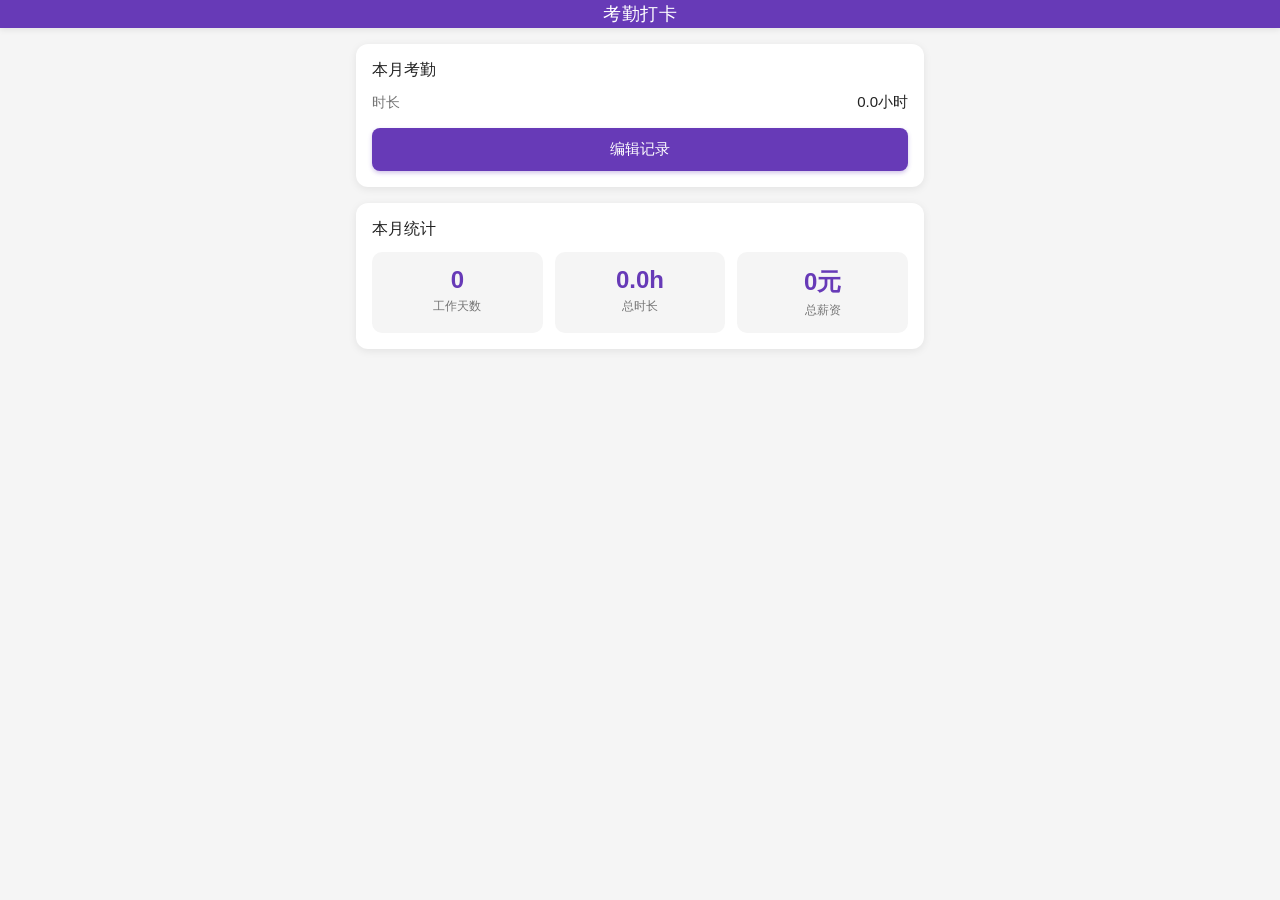
==== index.html @ e2e76bd6 "init attendance pwa" ====
<!DOCTYPE html>
<html lang="zh-CN">
<head>
    <meta charset="UTF-8">
    <meta name="viewport" content="width=device-width,initial-scale=1.0,maximum-scale=1.0,user-scalable=no,viewport-fit=cover">
    <meta name="theme-color" content="#673AB7">
    <meta name="mobile-web-app-capable" content="yes">
    <meta name="apple-mobile-web-app-capable" content="yes">
    <meta name="apple-mobile-web-app-status-bar-style" content="black-translucent">
    <meta name="apple-mobile-web-app-title" content="考勤打卡">
    <meta name="application-name" content="考勤打卡">
    <meta name="format-detection" content="telephone=no">
    <meta name="msapplication-TileColor" content="#673AB7">
    <title>考勤打卡 - 安卓版</title>
    <link rel="manifest" href="manifest.json">
    <link rel="stylesheet" href="styles.css">
</head>
<body>
    <div class="app-bar">
        <span class="app-bar-title">考勤打卡</span>
    </div>
    <div class="container">
        <div class="card today-card">
            <div class="card-title">本月考勤</div>
            <div class="today-item">
                <span class="today-label">时长</span>
                <span class="today-value" id="duration">0.0 小时</span>
            </div>
            <button class="btn-primary" onclick="location.href='records.html'">编辑记录</button>
        </div>

        <div class="card">
            <div class="card-title">本月统计</div>
            <div class="stats-grid">
                <div class="stat-card">
                    <div class="stat-value" id="workDays">0</div>
                    <div class="stat-label">工作天数</div>
                </div>
                <div class="stat-card">
                    <div class="stat-value" id="totalHours">0h</div>
                    <div class="stat-label">总时长</div>
                </div>
                <div class="stat-card">
                    <div class="stat-value" id="totalSalary">0元</div>
                    <div class="stat-label">总薪资</div>
                </div>
            </div>
        </div>
    </div>

    <script>
        const defaultRecords = [
            {id:1,date:'2026-11-15',hours:8,salary:400,status:'正常',remark:'正常考勤'},
            {id:2,date:'2026-11-16',hours:8.5,salary:425,status:'加班',remark:'加班半小时'},
            {id:3,date:'2026-11-17',hours:7.5,salary:375,status:'早退',remark:'早退1小时'},
            {id:4,date:'2026-11-18',hours:8,salary:400,status:'正常',remark:'正常考勤'},
            {id:5,date:'2026-11-19',hours:9,salary:450,status:'加班',remark:'全天加班'}        ];
        function loadRecords() {
            const stored = localStorage.getItem('attendanceData');
            if (stored) {
                try {
                    const data = JSON.parse(stored);
                    return data.map(r => ({id:r.id, date:r.d, hours:r.h, salary:r.s, status:'正常', remark:''}));
                } catch(e) {}
            }
            return defaultRecords.slice();
        }
        function getCurrentMonthRecords(records) {
            const now = new Date();
            return records.filter(function(x) {
                const d = new Date(x.date);
                return d.getMonth() === now.getMonth() && d.getFullYear() === now.getFullYear();
            });
        }
        const allRecords = loadRecords();
        const records = getCurrentMonthRecords(allRecords);
        const totalHours = records.reduce((s,r) => s + r.hours, 0);
        document.getElementById('duration').textContent = totalHours.toFixed(1) + '小时';
        document.getElementById('workDays').textContent = records.length;
        document.getElementById('totalHours').textContent = totalHours.toFixed(1) + 'h';
        document.getElementById('totalSalary').textContent = records.reduce((s,r) => s + r.salary, 0) + '元';
    </script>
    <script>
        if ('serviceWorker' in navigator) {
            window.addEventListener('load', function() {
                navigator.serviceWorker.register('./sw.js', {scope: './'})
                    .then((reg) => console.log('SW registered:', reg.scope))
                    .catch((err) => console.log('SW register failed:', err));
            });
        }
    </script>
</body>
</html>
---- styles.css ----
/* 考勤工具 - Material Design 统一样式表 */
* { box-sizing: border-box; margin: 0; padding: 0; -webkit-tap-highlight-color: transparent; }
html { font-size: 16px; -webkit-text-size-adjust: 100%; }
body {
    font-family: 'Roboto', 'PingFang SC', 'Microsoft YaHei', 'Helvetica Neue', Arial, sans-serif;
    background: #f5f5f5;
    min-height: 100vh;
    color: #212121;
    overflow-x: hidden;
    -webkit-tap-highlight-color: transparent;
    -webkit-overflow-scrolling: touch;
}

/* App Bar */
.app-bar {
    background: #673AB7;
    color: #fff;
    padding: 14px 16px;
    display: -webkit-box;
    display: -webkit-flex;
    display: flex;
    -webkit-justify-content: space-between;
    justify-content: space-between;
    -webkit-align-items: center;
    align-items: center;
    box-shadow: 0 2px 6px rgba(0,0,0,0.08);
    position: relative;
    z-index: 10;
}
.app-bar-title {
    font-size: 18px;
    font-weight: 500;
    letter-spacing: 0.5px;
}
.app-bar-back, .app-bar-action {
    font-size: 24px;
    cursor: pointer;
    opacity: 0.9;
    color: #fff;
    -webkit-touch-callout: none;
    -webkit-user-select: none;
    user-select: none;
    -webkit-tap-highlight-color: transparent;
}
/* App Bar Title Centering */
.app-bar {
    position: relative;
}
.app-bar-title {
    position: absolute;
    left: 50%;
    -webkit-transform: translateX(-50%);
    transform: translateX(-50%);
    white-space: nowrap;
}
.app-bar-back, .app-bar-action {
    position: absolute;
    left: 16px;
    top: 50%;
    -webkit-transform: translateY(-50%);
    transform: translateY(-50%);
    z-index: 1;
}
.app-bar-action {
    left: auto;
    right: 16px;
}

.app-bar-back {
    min-width: 44px;
    min-height: 44px;
    font-size: 16px;
}

/* Container */
.container { max-width: 600px; margin: 0 auto; padding: 16px; }

/* Card */
.card {
    background: #fff;
    border-radius: 12px;
    -webkit-border-radius: 12px;
    padding: 16px;
    margin-bottom: 16px;
    box-shadow: 0 2px 8px rgba(0,0,0,0.08);
    -webkit-box-shadow: 0 2px 8px rgba(0,0,0,0.08);
}
.card-title {
    font-size: 16px;
    font-weight: 500;
    color: #212121;
    margin-bottom: 12px;
    display: -webkit-box;
    display: -webkit-flex;
    display: flex;
    -webkit-align-items: center;
    align-items: center;
    gap: 8px;
}

/* Today Card */
.today-card {
}

/* Today Item */
.today-item {
    display: -webkit-box;
    display: -webkit-flex;
    display: flex;
    -webkit-align-items: center;
    align-items: center;
    gap: 12px;
    margin-bottom: 12px;
    font-size: 15px;
}
.today-item:last-child { margin-bottom: 0; }
.today-label { color: #757575; font-size: 14px; }
.today-value { color: #212121; font-weight: 500; margin-left: auto; }
.today-duration {
    font-size: 32px;
    font-weight: 700;
    color: #673AB7;
    margin-top: 8px;
}

/* Stats Grid */
.stats-grid {
    display: -webkit-box;
    display: -webkit-flex;
    display: flex;
    flex-wrap: wrap;
    gap: 12px;
    margin-top: 8px;
}
.stat-card {
    -webkit-box-flex: 1;
    -webkit-flex: 1;
    flex: 1;
    min-width: 100px;
    text-align: center;
    padding: 14px 8px;
    background: #f5f5f5;
    border-radius: 10px;
    -webkit-border-radius: 10px;
}
.stat-value {
    font-size: 24px;
    font-weight: 700;
    color: #673AB7;
    margin-bottom: 4px;
}
.stat-label {
    font-size: 12px;
    color: #757575;
}

/* Primary Button */
.btn-primary {
    width: 100%;
    padding: 12px;
    background: #673AB7;
    color: #fff;
    border: none;
    border-radius: 8px;
    -webkit-border-radius: 8px;
    font-size: 15px;
    font-weight: 500;
    cursor: pointer;
    margin-top: 16px;
    box-shadow: 0 2px 4px rgba(103, 58, 183, 0.3);
    -webkit-box-shadow: 0 2px 4px rgba(103, 58, 183, 0.3);
    transition: all 0.2s;
    -webkit-transition: all 0.2s;
    display: block;
    text-align: center;
    -webkit-tap-highlight-color: transparent;
    -webkit-touch-callout: none;
    -webkit-user-select: none;
    user-select: none;
}
.btn-primary:active { transform: scale(0.98); background: #5E35B1; -webkit-transform: scale(0.98); }

/* Secondary Button */
.btn-secondary {
    width: 100%;
    padding: 12px;
    background: #f5f5f5;
    color: #673AB7;
    border: none;
    border-radius: 8px;
    -webkit-border-radius: 8px;
    font-size: 15px;
    font-weight: 500;
    cursor: pointer;
    margin-top: 8px;
    transition: all 0.2s;
    -webkit-transition: all 0.2s;
    display: block;
    text-align: center;
    -webkit-tap-highlight-color: transparent;
    -webkit-touch-callout: none;
    -webkit-user-select: none;
    user-select: none;
}
.btn-secondary:active { background: #f5f0ff; -webkit-transform: scale(0.98); }


/* Table */
.table-wrap {
    overflow-x: auto;
    margin-bottom: 16px;
    -webkit-overflow-scrolling: touch;
}
table {
    width: 100%;
    table-layout: fixed;
    border-collapse: separate;
    border-spacing: 0;
    background: #fff;
    border-radius: 12px;
    overflow: hidden;
    box-shadow: 0 2px 8px rgba(0,0,0,0.08);
    -webkit-box-shadow: 0 2px 8px rgba(0,0,0,0.08);
    font-size: 14px;
}
table th {
    background: #673AB7;
    color: #fff;
    font-weight: 500;
    text-align: left;
    padding: 12px 16px;
    white-space: nowrap;
    font-size: 13px;
}
table th:nth-child(1) { width: 30%; }
table th:nth-child(2) { width: 20%; }
table th:nth-child(3) { width: 20%; }
table th:nth-child(4) { width: 30%; text-align: center; }
table td {
    padding: 12px 16px;
    border-bottom: 1px solid #e0e0e0;
    white-space: nowrap;
}
table tr:last-child td { border-bottom: none; }
table tr:nth-child(even) td { background: #f5f5f5; }
table tr:hover td { background: #f5f0ff; }
table td.actions { text-align: center; }
.btn-edit, .btn-delete {
    padding: 6px 12px;
    border: none;
    border-radius: 6px;
    -webkit-border-radius: 6px;
    font-size: 12px;
    cursor: pointer;
    margin: 0 4px;
    white-space: nowrap;
    transition: all 0.2s;
    -webkit-transition: all 0.2s;
    display: inline-block;
    -webkit-tap-highlight-color: transparent;
}
.btn-edit {
    background: #673AB7;
    color: #fff;
}
.btn-edit:active { background: #5E35B1; transform: scale(0.95); }
.btn-delete {
    background: #e53935;
    color: #fff;
}
.btn-delete:active { background: #c62828; transform: scale(0.95); }

/* Button Row (inline buttons) */
.btn-row {
    display: -webkit-box;
    display: -webkit-flex;
    display: flex;
    gap: 10px;
    margin-bottom: 12px;
    -webkit-flex-wrap: wrap;
    flex-wrap: wrap;
}
.btn-inline {
    width: auto !important;
    margin-top: 0 !important;
    margin-bottom: 0 !important;
    -webkit-box-flex: 0;
    -webkit-flex: 0 0 auto;
    flex: 0 0 auto;
}
.empty-state {
    text-align: center;
    padding: 48px 24px;
    color: #9e9e9e;
}
.empty-icon { font-size: 48px; margin-bottom: 16px; opacity: 0.5; }
.empty-title { font-size: 16px; color: #757575; margin-bottom: 8px; font-weight: 500; }
.empty-desc { font-size: 14px; }

/* Form */
.form-group { margin-bottom: 16px; }
.form-label {
    display: block;
    font-size: 13px;
    color: #757575;
    margin-bottom: 6px;
    white-space: nowrap;
    font-weight: 400;
}
.form-control {
    width: 100%;
    padding: 12px 14px;
    border: 1px solid #e0e0e0;
    border-radius: 8px;
    -webkit-border-radius: 8px;
    font-size: 15px;
    box-sizing: border-box;
    -webkit-box-sizing: border-box;
    background: #fff;
    transition: border-color 0.2s, box-shadow 0.2s;
    -webkit-transition: border-color 0.2s, -webkit-box-shadow 0.2s;
    -webkit-appearance: none;
    -webkit-tap-highlight-color: transparent;
}
.form-control:focus {
    outline: none;
    border-color: #673AB7;
    box-shadow: 0 0 0 3px rgba(103, 58, 183, 0.1);
    -webkit-box-shadow: 0 0 0 3px rgba(103, 58, 183, 0.1);
}
.form-row {
    display: -webkit-box;
    display: -webkit-flex;
    display: flex;
    gap: 10px;
}
.form-row .btn-save, .form-row .btn-cancel {
    -webkit-box-flex: 1;
    -webkit-flex: 1;
    flex: 1;
    padding: 12px;
    border: none;
    border-radius: 8px;
    font-size: 15px;
    font-weight: 500;
    cursor: pointer;
    transition: all 0.2s;
    -webkit-transition: all 0.2s;
    display: block;
    text-align: center;
}
.btn-save {
    background: #673AB7;
    color: #fff;
    box-shadow: 0 2px 4px rgba(103, 58, 183, 0.3);
    -webkit-box-shadow: 0 2px 4px rgba(103, 58, 183, 0.3);
}
.btn-save:active { background: #5E35B1; transform: scale(0.98); -webkit-transform: scale(0.98); }
.btn-cancel {
    background: #f5f5f5;
    color: #757575;
}
.btn-cancel:active { background: #e0e0e0; -webkit-transform: scale(0.98); }

/* vivo浏览器特殊兼容 */
button, input[type="number"], input[type="text"], select, textarea {
    -webkit-appearance: none;
    -moz-appearance: none;
    appearance: none;
    border-radius: 8px;
    -webkit-border-radius: 8px;
    font-size: 16px;
    -webkit-tap-highlight-color: transparent;
}
/* date input 保持原生外观，避免 Vivo 浏览器日历弹出异常 */
input[type="date"] {
    -webkit-appearance: auto;
    appearance: auto;
    font-size: 16px;
    -webkit-border-radius: 8px;
    border-radius: 8px;
    padding: 12px 14px;
    width: 100%;
    box-sizing: border-box;
    -webkit-box-sizing: border-box;
    background: #fff;
    border: 1px solid #e0e0e0;
    color: #212121;
    min-height: 44px;
    line-height: 1.4;
    position: relative;
    z-index: 1;
    overflow: visible;
}
/* 确保 date input 保持原生外观，覆盖 .form-control 的 appearance: none */
input.form-control[type="date"],
input[type="date"].form-control {
    -webkit-appearance: auto;
    appearance: auto;
    overflow: visible;
}
/* 防止父容器裁剪 date input 的日历弹出 */
.card, .container, .form-group {
    overflow: visible;
}
input[type="date"]::-webkit-calendar-picker-indicator {
    -webkit-appearance: auto;
    appearance: auto;
    display: inline-block;
    width: 24px;
    height: 24px;
    cursor: pointer;
    opacity: 0.8;
    padding: 0;
    margin: 0;
}
input[type="date"]::-webkit-inner-spin-button,
input[type="date"]::-webkit-outer-spin-button {
    -webkit-appearance: none;
    margin: 0;
}

/* Section group title */
.section-group td {
    background: #ede7f6 !important;
    padding: 12px 16px 8px;
    font-size: 14px;
    font-weight: 600;
    color: #673AB7;
    cursor: pointer;
    -webkit-user-select: none;
    user-select: none;
}
.record-row {
    transition: opacity 0.3s ease;
}
.record-row.hiding {
    opacity: 0;
}
.toggle-icon {
    display: inline-block;
    margin-right: 6px;
    width: 12px;
    text-align: center;
    vertical-align: middle;
    line-height: 1;
}
.section-group-title:active {
    opacity: 0.7;
    transform: none;
}
table th:nth-child(2), table td:nth-child(2),
table th:nth-child(3), table td:nth-child(3) {
    padding-left: 6px;
    padding-right: 6px;
    text-align: center;
}
@media (max-width: 600px) {
    .app-bar { padding: 12px 14px; }
    .app-bar-title { font-size: 16px; }
    .card { padding: 14px; margin-bottom: 12px; }
    .card-title { font-size: 15px; }
    .stats-grid { gap: 6px; }
    .stat-card { padding: 10px 4px; min-width: 80px; }
    .stat-value { font-size: 18px; }
    .stat-label { font-size: 10px; }
    .today-value { font-size: 14px; }
    .btn-primary, .btn-secondary { padding: 10px 12px; font-size: 14px; }
    .form-control { font-size: 16px; padding: 10px 12px; }
    table { font-size: 12px; }
    table th, table td { padding: 8px 10px; }
    .btn-edit, .btn-delete { padding: 4px 8px; font-size: 10px; margin: 0 2px; }
}

/* 防止vivo浏览器文字大小调整 */
@media screen and (max-width: 480px) {
    body { -webkit-text-size-adjust: 100%; }
}

/* 安全区适配（全面屏） */
@supports (padding: max(0px)) {
    .container {
        padding-left: max(16px, env(safe-area-inset-left));
        padding-right: max(16px, env(safe-area-inset-right));
        padding-bottom: max(16px, env(safe-area-inset-bottom));
    }
}
/* Modal Overlay */
.modal-overlay {
    display: -webkit-box;
    display: -webkit-flex;
    display: flex;
    position: fixed;
    top: 0;
    left: 0;
    right: 0;
    bottom: 0;
    background: rgba(0, 0, 0, 0.5);
    z-index: 200;
    -webkit-align-items: center;
    align-items: center;
    -webkit-justify-content: center;
    justify-content: center;
    opacity: 0;
    visibility: hidden;
    pointer-events: none;
    transition: opacity 0.3s ease, visibility 0.3s ease;
}
.modal-overlay.active {
    opacity: 1;
    visibility: visible;
    pointer-events: auto;
}
.modal-box {
    background: #fff;
    border-radius: 12px;
    -webkit-border-radius: 12px;
    width: 90%;
    max-width: 400px;
    padding: 20px;
    box-shadow: 0 8px 32px rgba(0, 0, 0, 0.2);
    -webkit-box-shadow: 0 8px 32px rgba(0, 0, 0, 0.2);
    max-height: 80vh;
    overflow-y: auto;
    opacity: 0;
    -webkit-transform: scale(0.95);
    transform: scale(0.95);
    transition: opacity 0.3s ease, -webkit-transform 0.3s ease, transform 0.3s ease;
}
.modal-overlay.active .modal-box {
    opacity: 1;
    -webkit-transform: scale(1);
    transform: scale(1);
}
.modal-title {
    font-size: 18px;
    font-weight: 600;
    color: #333;
    margin-bottom: 16px;
    text-align: center;
}
.modal-close {
    position: absolute;
    top: 12px;
    right: 16px;
    font-size: 24px;
    color: #999;
    cursor: pointer;
    background: none;
    border: none;
    padding: 4px;
    line-height: 1;
}
.modal-close:active { color: #333; }
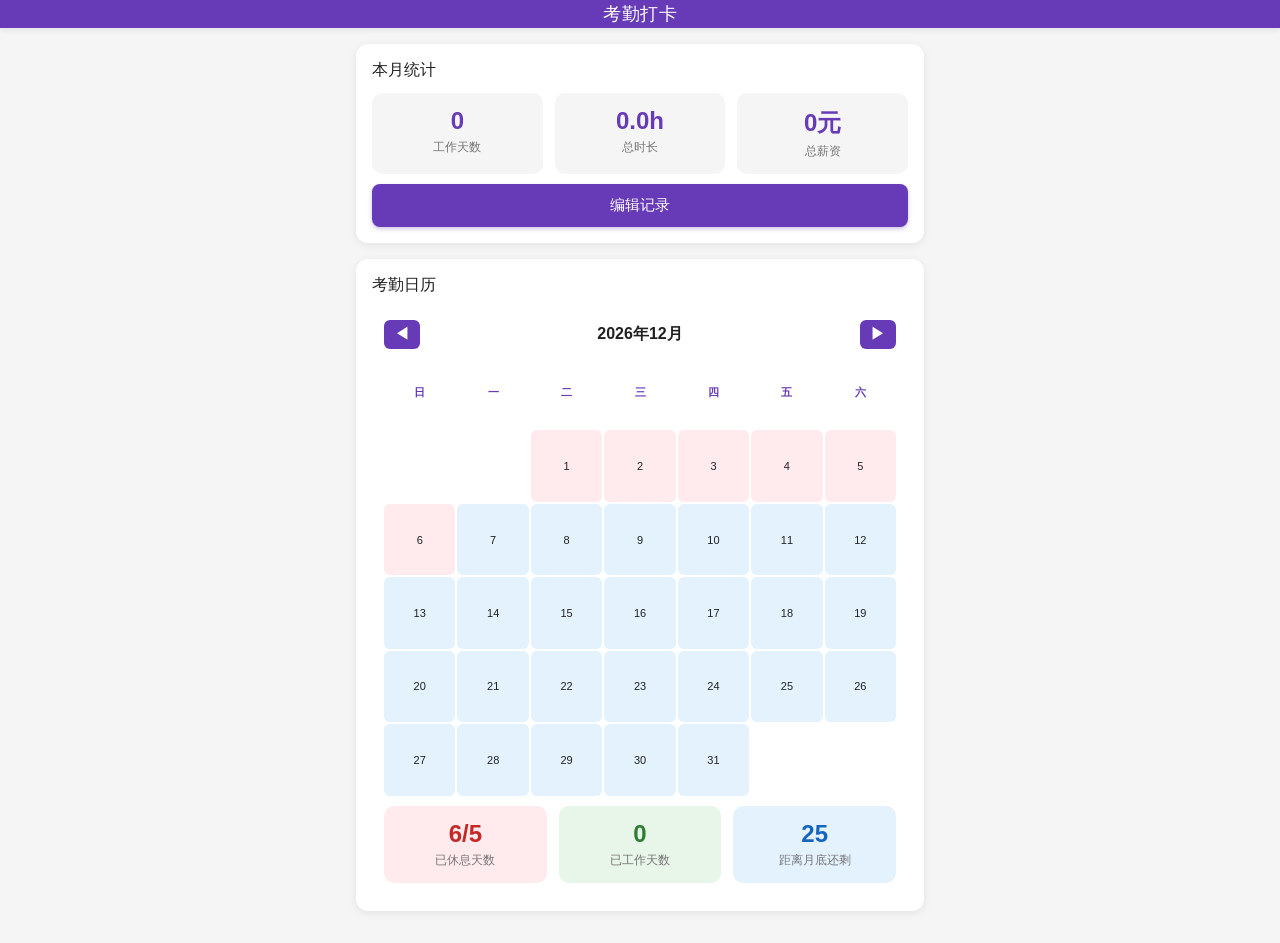
==== commit e419b052: "init" ====
--- a/index.html
+++ b/index.html
@@ -20,15 +20,6 @@
         <span class="app-bar-title">考勤打卡</span>
     </div>
     <div class="container">
-        <div class="card today-card">
-            <div class="card-title">本月考勤</div>
-            <div class="today-item">
-                <span class="today-label">时长</span>
-                <span class="today-value" id="duration">0.0 小时</span>
-            </div>
-            <button class="btn-primary" onclick="location.href='records.html'">编辑记录</button>
-        </div>
-
         <div class="card">
             <div class="card-title">本月统计</div>
             <div class="stats-grid">
@@ -45,9 +36,34 @@
                     <div class="stat-label">总薪资</div>
                 </div>
             </div>
+            <button class="btn-primary" onclick="location.href='records.html'" style="margin-top:10px;">编辑记录</button>
+        </div>
+        <div class="card">
+            <div class="card-title">考勤日历</div>
+            <div class="cal-wrap">
+                <div class="cal-nav">
+                    <button onclick="shiftCal(-1)">◀</button>
+                    <span id="monthLabel" style="font-weight:600;"></span>
+                    <button onclick="shiftCal(1)">▶</button>
+                </div>
+                <div class="cal-grid" id="calGrid"></div>
+                <div class="stats-grid" style="margin-top:10px;">
+                    <div class="stat-card stat-red">
+                        <div class="stat-value" id="restDays">0</div>
+                        <div class="stat-label">已休息天数</div>
+                    </div>
+                    <div class="stat-card stat-green">
+                        <div class="stat-value" id="monthWorkDays">0</div>
+                        <div class="stat-label">已工作天数</div>
+                    </div>
+                    <div class="stat-card stat-blue">
+                        <div class="stat-value" id="remainingDays">0</div>
+                        <div class="stat-label">距离月底还剩</div>
+                    </div>
+                </div>
+            </div>
         </div>
     </div>
-
     <script>
         const defaultRecords = [
             {id:1,date:'2026-11-15',hours:8,salary:400,status:'正常',remark:'正常考勤'},
@@ -75,10 +91,46 @@
         const allRecords = loadRecords();
         const records = getCurrentMonthRecords(allRecords);
         const totalHours = records.reduce((s,r) => s + r.hours, 0);
-        document.getElementById('duration').textContent = totalHours.toFixed(1) + '小时';
         document.getElementById('workDays').textContent = records.length;
         document.getElementById('totalHours').textContent = totalHours.toFixed(1) + 'h';
         document.getElementById('totalSalary').textContent = records.reduce((s,r) => s + r.salary, 0) + '元';
+        const now2 = new Date();
+        const totalDays = new Date(now2.getFullYear(), now2.getMonth() + 1, 0).getDate();
+        const elapsedDays = now2.getDate();
+        const restDays = Math.max(0, elapsedDays - records.length);
+        const remainingDays = Math.max(0, totalDays - elapsedDays);
+        document.getElementById('restDays').textContent = restDays + '/' + Math.max(0, totalDays - 26);
+        document.getElementById('monthWorkDays').textContent = records.length;
+        document.getElementById('remainingDays').textContent = remainingDays;
+    </script>
+    <script>
+        function loadCalData(){var s=localStorage.getItem('attendanceData');if(s){try{return JSON.parse(s)}catch(e){}}return [{id:1,d:'2026-11-15',h:8,s:400},{id:2,d:'2026-11-16',h:8.5,s:425},{id:3,d:'2026-11-17',h:7.5,s:375},{id:4,d:'2026-11-18',h:8,s:400},{id:5,d:'2026-11-19',h:9,s:450}]}
+        var calData=loadCalData();
+        var calCur=new Date();
+        function shiftCal(n){calCur.setMonth(calCur.getMonth()+n);renderCal();}
+        function renderCal(){
+            var y=calCur.getFullYear(), m=calCur.getMonth();
+            document.getElementById('monthLabel').textContent=y+'年'+(m+1)+'月';
+            var grid=document.getElementById('calGrid'); grid.innerHTML='';
+            ['日','一','二','三','四','五','六'].forEach(function(h){var c=document.createElement('div');c.className='cal-cell header';c.textContent=h;grid.appendChild(c);});
+            var firstDay=new Date(y,m,1).getDay();
+            var totalDays=new Date(y,m+1,0).getDate();
+            for(var i=0;i<firstDay;i++){var c=document.createElement('div');c.className='cal-cell';grid.appendChild(c);}
+            var today=new Date();
+            for(var d=1;d<=totalDays;d++){
+                var ds=y+'-'+String(m+1).padStart(2,'0')+'-'+String(d).padStart(2,'0');
+                var has=calData.some(function(r){return r.d===ds;});
+                var isFuture = (y>today.getFullYear()) || (y===today.getFullYear() && m>today.getMonth()) || (y===today.getFullYear() && m===today.getMonth() && d>today.getDate());
+                var isToday = (d===today.getDate()&&m===today.getMonth()&&y===today.getFullYear());
+                var c=document.createElement('div'); 
+                var bg = has ? '#e8f5e9' : (isFuture ? '#e3f2fd' : '#ffebee');
+                c.style.background = bg;
+                c.className='cal-cell'+(isToday?' today':'');
+                c.textContent=d;
+                grid.appendChild(c);
+            }
+        }
+        renderCal();
     </script>
     <script>
         if ('serviceWorker' in navigator) {
--- a/styles.css
+++ b/styles.css
@@ -153,6 +153,12 @@
     font-size: 12px;
     color: #757575;
 }
+.stat-card.stat-red { background: #ffebee !important; }
+.stat-card.stat-red .stat-value { color: #c62828 !important; }
+.stat-card.stat-green { background: #e8f5e9 !important; }
+.stat-card.stat-green .stat-value { color: #2e7d32 !important; }
+.stat-card.stat-blue { background: #e3f2fd !important; }
+.stat-card.stat-blue .stat-value { color: #1565c0 !important; }
 
 /* Primary Button */
 .btn-primary {
@@ -437,6 +443,18 @@
 .record-row.hiding {
     opacity: 0;
 }
+.summary-row td {
+    background: #f3e5f5;
+    color: #4a148c;
+    font-size: 13px;
+    font-weight: 500;
+    padding: 8px 12px;
+    border-bottom: 1px solid #e1bee7;
+}
+.summary-cell {
+    text-align: center;
+    letter-spacing: 0.3px;
+}
 .toggle-icon {
     display: inline-block;
     margin-right: 6px;
@@ -551,4 +569,18 @@
     padding: 4px;
     line-height: 1;
 }
-.modal-close:active { color: #333; }+.modal-close:active { color: #333; }
+
+
+/* Calendar B (compact dots) */
+.cal-wrap { background:#fff; border-radius:12px; padding:12px; }
+.cal-nav { display:flex; justify-content:space-between; align-items:center; margin-bottom:8px; }
+.cal-nav button { background:#673AB7; color:#fff; border:none; border-radius:6px; padding:4px 10px; cursor:pointer; }
+.cal-grid { display:grid; grid-template-columns:repeat(7,1fr); gap:2px; }
+.cal-cell { aspect-ratio:1; display:flex; flex-direction:column; align-items:center; justify-content:center; font-size:11px; border-radius:6px; }
+.cal-cell.header { font-weight:600; color:#673AB7; }
+.cal-cell .dot { width:6px; height:6px; border-radius:50%; background:#2e7d32; margin-top:2px; }
+.cal-cell.today { background:#ede7f6; }
+.cal-legend { display:flex; gap:12px; margin-top:10px; font-size:12px; color:#757575; }
+.cal-legend span::before { content:''; display:inline-block; width:8px; height:8px; border-radius:50%; margin-right:4px; vertical-align:middle; }
+.cal-legend .w::before { background:#2e7d32; }
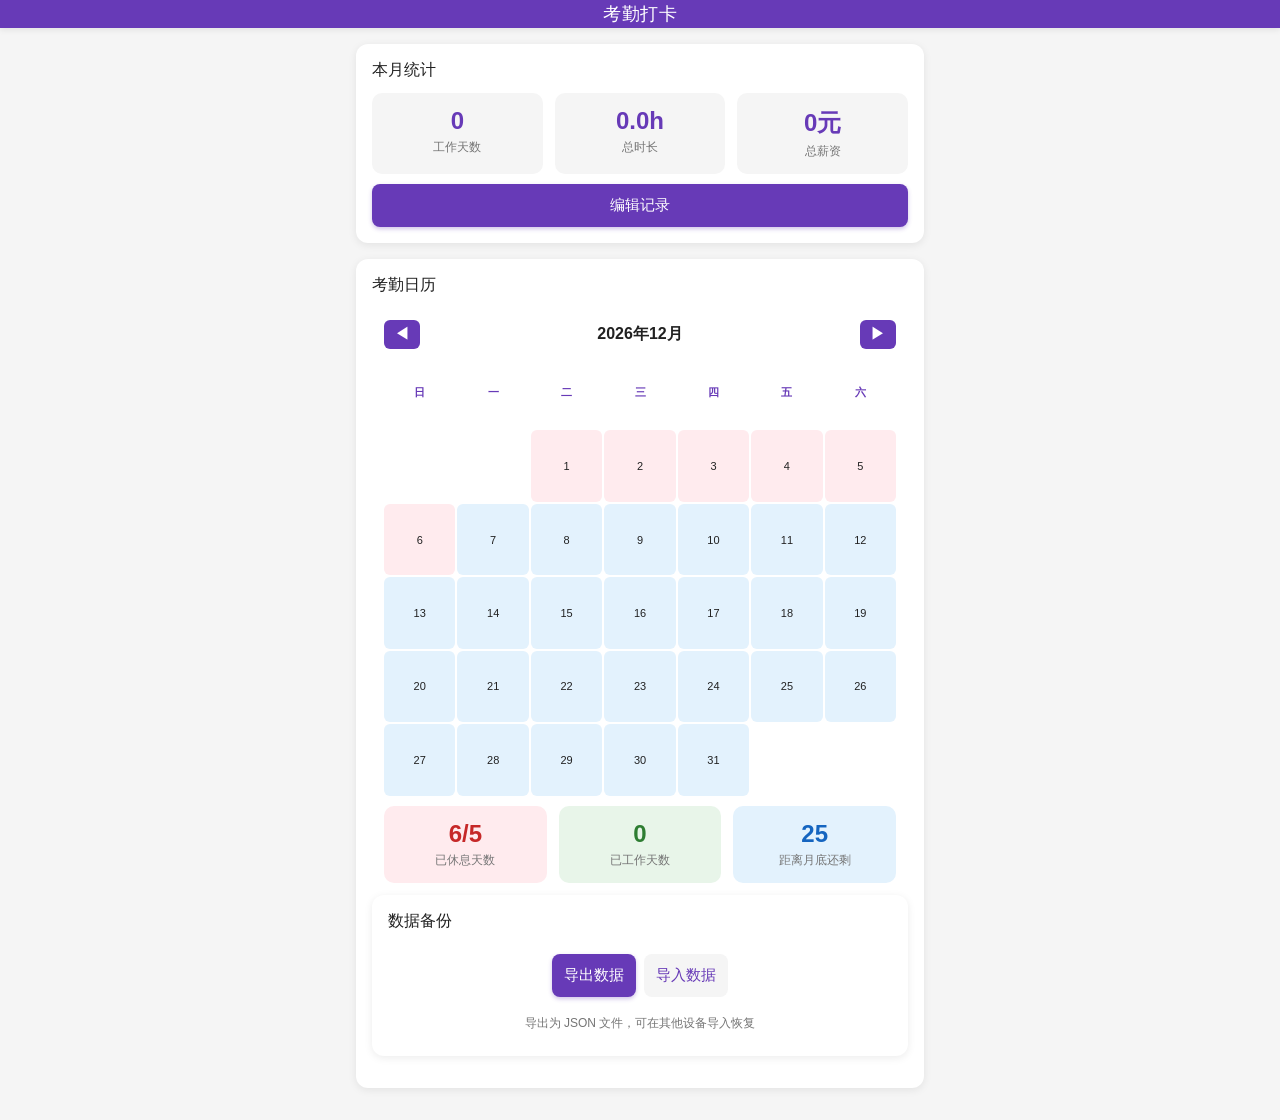
==== commit f54836e7: "添加数据导入导出功能" ====
--- a/index.html
+++ b/index.html
@@ -62,6 +62,16 @@
                     </div>
                 </div>
             </div>
+        <div class="card">
+            <div class="card-title">数据备份</div>
+            <div style="display:flex; gap:8px; justify-content:center; padding:10px;">
+                <button class="btn-primary btn-inline" onclick="exportData()">导出数据</button>
+                <button class="btn-secondary btn-inline" onclick="document.getElementById('importFile').click()">导入数据</button>
+                <input type="file" id="importFile" accept=".json" style="display:none" onchange="importData(event)">
+            </div>
+            <div style="font-size:12px; color:#757575; text-align:center; padding:8px;">
+                导出为 JSON 文件，可在其他设备导入恢复
+            </div>
         </div>
     </div>
     <script>
@@ -71,12 +81,14 @@
             {id:3,date:'2026-11-17',hours:7.5,salary:375,status:'早退',remark:'早退1小时'},
             {id:4,date:'2026-11-18',hours:8,salary:400,status:'正常',remark:'正常考勤'},
             {id:5,date:'2026-11-19',hours:9,salary:450,status:'加班',remark:'全天加班'}        ];
-        function loadRecords() {
+        
+function norm(r){if(!r)return r;if(r.date===undefined&&r.d!==undefined){r.date=r.d;delete r.d}if(r.hours===undefined&&r.h!==undefined){r.hours=r.h;delete r.h}if(r.salary===undefined&&r.s!==undefined){r.salary=r.s;delete r.s}return r;}
+function loadRecords() {
             const stored = localStorage.getItem('attendanceData');
             if (stored) {
                 try {
                     const data = JSON.parse(stored);
-                    return data.map(r => ({id:r.id, date:r.d, hours:r.h, salary:r.s, status:'正常', remark:''}));
+                    return data.map(norm).map(r => ({id:r.id, date:r.date, hours:r.hours, salary:r.salary, status:'正常', remark:''}));
                 } catch(e) {}
             }
             return defaultRecords.slice();
@@ -102,24 +114,80 @@
         document.getElementById('restDays').textContent = restDays + '/' + Math.max(0, totalDays - 26);
         document.getElementById('monthWorkDays').textContent = records.length;
         document.getElementById('remainingDays').textContent = remainingDays;
+
+        function exportData(){
+            var data = localStorage.getItem('attendanceData');
+            if(!data){alert('暂无数据可导出');return}
+            var blob = new Blob([data], {type:'application/json'});
+            var url = URL.createObjectURL(blob);
+            var a = document.createElement('a');
+            a.href = url;
+            a.download = 'attendance_'+new Date().toISOString().slice(0,10)+'.json';
+            a.click();
+            URL.revokeObjectURL(url);
+        }
+        function importData(evt){
+            var file = evt.target.files[0];
+            if(!file)return;
+            var reader = new FileReader();
+            reader.onload = function(e){
+                try{
+                    var json = JSON.parse(e.target.result);
+                    if(!Array.isArray(json)){throw new Error('数据格式错误')}
+                    localStorage.setItem('attendanceData', JSON.stringify(json));
+                    alert('导入成功，共 '+json.length+' 条记录');
+                    location.reload();
+                }catch(err){
+                    alert('导入失败：'+err.message);
+                }
+            };
+            reader.readAsText(file);
+        }
     </script>
     <script>
-        function loadCalData(){var s=localStorage.getItem('attendanceData');if(s){try{return JSON.parse(s)}catch(e){}}return [{id:1,d:'2026-11-15',h:8,s:400},{id:2,d:'2026-11-16',h:8.5,s:425},{id:3,d:'2026-11-17',h:7.5,s:375},{id:4,d:'2026-11-18',h:8,s:400},{id:5,d:'2026-11-19',h:9,s:450}]}
+        function loadCalData(){var s=localStorage.getItem('attendanceData');if(s){try{return JSON.parse(s).map(norm)}catch(e){}}return [{id:1,date:'2026-11-15',hours:8,salary:400},{id:2,date:'2026-11-16',hours:8.5,salary:425},{id:3,date:'2026-11-17',hours:7.5,salary:375},{id:4,date:'2026-11-18',hours:8,salary:400},{id:5,date:'2026-11-19',hours:9,salary:450}]}
         var calData=loadCalData();
         var calCur=new Date();
         function shiftCal(n){calCur.setMonth(calCur.getMonth()+n);renderCal();}
         function renderCal(){
             var y=calCur.getFullYear(), m=calCur.getMonth();
             document.getElementById('monthLabel').textContent=y+'年'+(m+1)+'月';
+            
+            // 计算该月统计数据
+            var totalDays=new Date(y,m+1,0).getDate();
+            var today=new Date();
+            var isCurrentMonth = (y===today.getFullYear() && m===today.getMonth());
+            var elapsedDays = isCurrentMonth ? today.getDate() : 
+                (y<today.getFullYear() || (y===today.getFullYear() && m<today.getMonth()) ? totalDays : 0);
+            
+            // 该月有记录的天数
+            var monthRecords = calData.filter(function(r){
+                var d=new Date(r.date);
+                return d.getFullYear()===y && d.getMonth()===m;
+            });
+            var monthWorkDays = monthRecords.length;
+            var monthTotalHours = monthRecords.reduce(function(s,r){return s + r.hours;}, 0);
+            var monthTotalSalary = monthRecords.reduce(function(s,r){return s + r.salary;}, 0);
+            var restDays = Math.max(0, elapsedDays - monthWorkDays);
+            var remainingDays = Math.max(0, totalDays - elapsedDays);
+            
+            // 同步顶部“本月统计”三栏
+            document.getElementById('workDays').textContent = monthWorkDays;
+            document.getElementById('totalHours').textContent = monthTotalHours.toFixed(1) + 'h';
+            document.getElementById('totalSalary').textContent = monthTotalSalary + '元';
+            
+            // 同步日历下方三栏
+            document.getElementById('restDays').textContent = restDays + '/' + Math.max(0, totalDays - 26);
+            document.getElementById('monthWorkDays').textContent = monthWorkDays;
+            document.getElementById('remainingDays').textContent = remainingDays;
+            
             var grid=document.getElementById('calGrid'); grid.innerHTML='';
             ['日','一','二','三','四','五','六'].forEach(function(h){var c=document.createElement('div');c.className='cal-cell header';c.textContent=h;grid.appendChild(c);});
             var firstDay=new Date(y,m,1).getDay();
-            var totalDays=new Date(y,m+1,0).getDate();
             for(var i=0;i<firstDay;i++){var c=document.createElement('div');c.className='cal-cell';grid.appendChild(c);}
-            var today=new Date();
             for(var d=1;d<=totalDays;d++){
                 var ds=y+'-'+String(m+1).padStart(2,'0')+'-'+String(d).padStart(2,'0');
-                var has=calData.some(function(r){return r.d===ds;});
+                var has=calData.some(function(r){return r.date===ds;});
                 var isFuture = (y>today.getFullYear()) || (y===today.getFullYear() && m>today.getMonth()) || (y===today.getFullYear() && m===today.getMonth() && d>today.getDate());
                 var isToday = (d===today.getDate()&&m===today.getMonth()&&y===today.getFullYear());
                 var c=document.createElement('div'); 
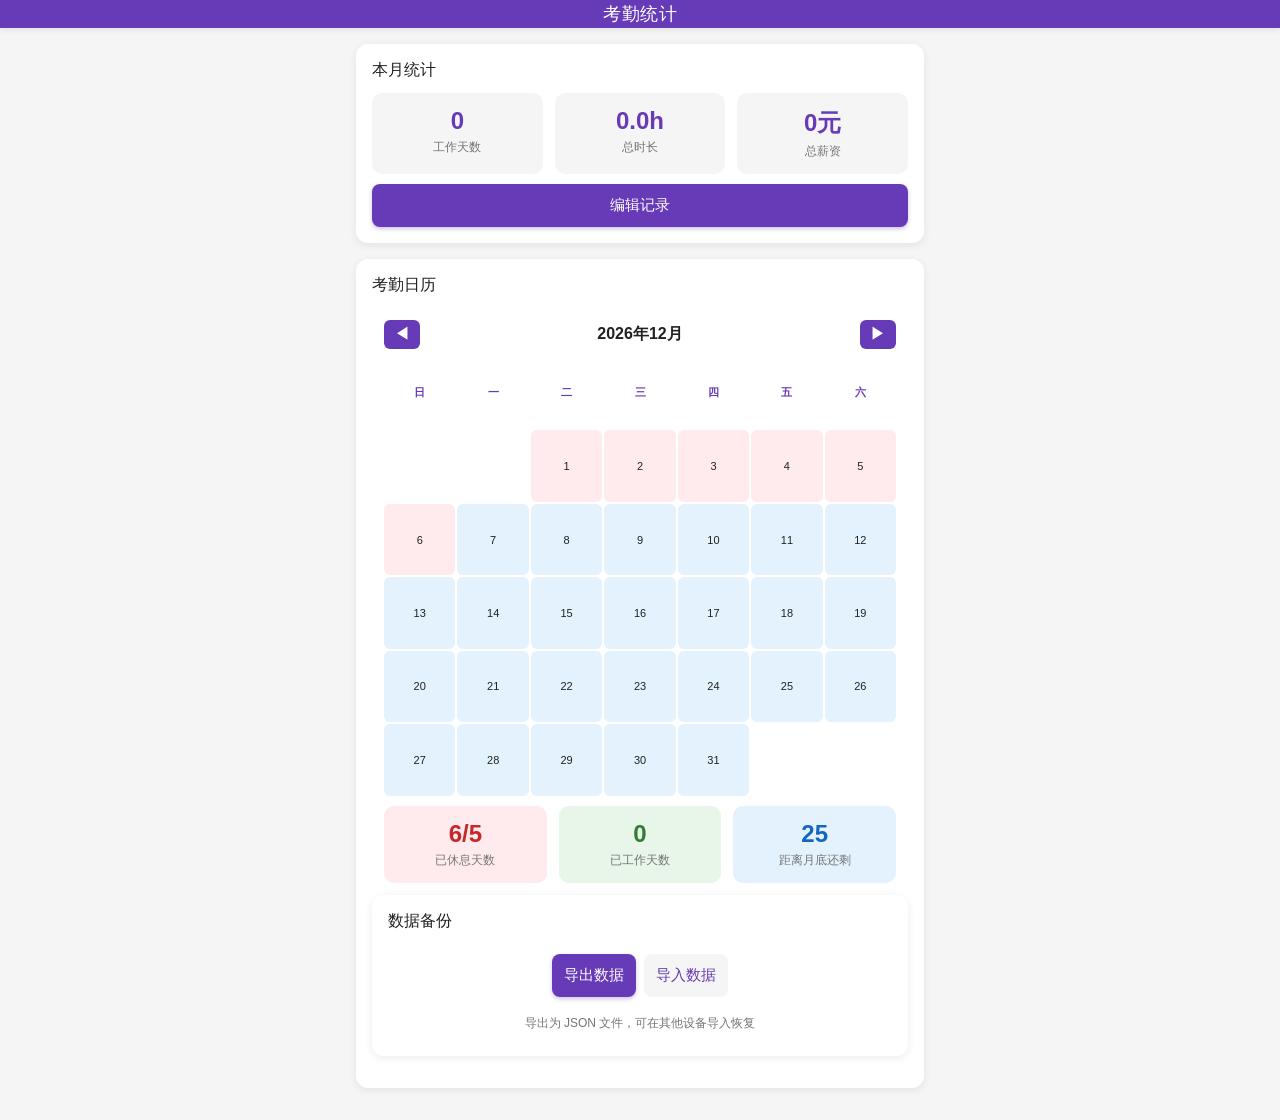
==== commit 2a9f2798: "应用名改为考勤统计" ====
--- a/index.html
+++ b/index.html
@@ -7,17 +7,17 @@
     <meta name="mobile-web-app-capable" content="yes">
     <meta name="apple-mobile-web-app-capable" content="yes">
     <meta name="apple-mobile-web-app-status-bar-style" content="black-translucent">
-    <meta name="apple-mobile-web-app-title" content="考勤打卡">
-    <meta name="application-name" content="考勤打卡">
+    <meta name="apple-mobile-web-app-title" content="考勤统计">
+    <meta name="application-name" content="考勤统计">
     <meta name="format-detection" content="telephone=no">
     <meta name="msapplication-TileColor" content="#673AB7">
-    <title>考勤打卡 - 安卓版</title>
+    <title>考勤统计 - 安卓版</title>
     <link rel="manifest" href="manifest.json">
     <link rel="stylesheet" href="styles.css">
 </head>
 <body>
     <div class="app-bar">
-        <span class="app-bar-title">考勤打卡</span>
+        <span class="app-bar-title">考勤统计</span>
     </div>
     <div class="container">
         <div class="card">
